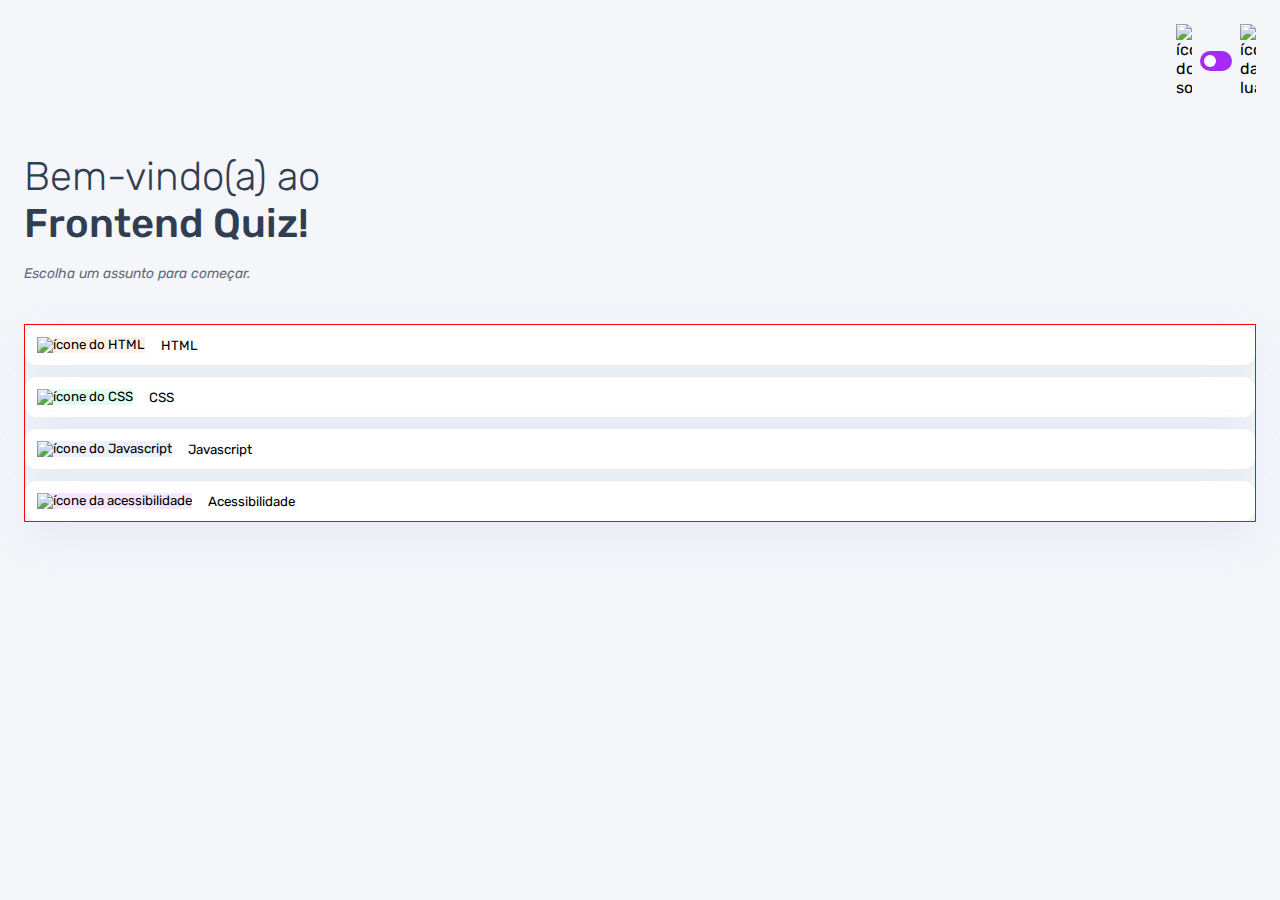
==== index.html @ ce21ded3 "primeira parte da estilização dos botões de assunto" ====
<!DOCTYPE html>
<html lang="pt-BR">
<head>
    <meta charset="UTF-8">
    <meta name="viewport" content="width=device-width, initial-scale=1.0">
    <link rel="preconnect" href="https://fonts.googleapis.com">
    <link rel="preconnect" href="https://fonts.gstatic.com" crossorigin>
    <link href="https://fonts.googleapis.com/css2?family=Rubik:ital,wght@0,300..900;1,300..900&display=swap" rel="stylesheet">
    <link rel="stylesheet" href="style.css">
    <title>Quiz App</title>
</head>
<body>
    <header>
        <div class="tema">
            <img src="./assets/images/icon-sun-dark.svg" alt="ícone do sol">
             <button>
                <div></div>
            </button>
            <img src="./assets/images/icon-moon-dark.svg" alt="ícone da lua">
        </div>
    </header>

    <main>
        <section class="boas_vindas">
            <h1>
                Bem-vindo(a) ao <br> 
                <strong>Frontend Quiz!</strong>
            </h1>

            <p>Escolha um assunto para começar.</p>
        </section>

        <section class="assuntos">
            <button class="botao_html">
                <div>
                    <img src="./assets/images/icon-html.svg" alt="ícone do HTML">
                </div>
                HTML
            </button>

            <button class="botao_css">
                <div>
                    <img src="./assets/images/icon-css.svg" alt="ícone do CSS">
                </div>
                CSS
            </button>

            <button class="botao_javascript">
                <div>
                    <img src="./assets/images/icon-js.svg" alt="ícone do Javascript">
                </div>
                Javascript
            </button>

            <button class="botao_acessibilidade">
                <div>
                    <img src="./assets/images/icon-accessibility.svg" alt="ícone da acessibilidade">
                </div>
                Acessibilidade
            </button>
        </section>
</body>
</html>
---- style.css ----
* {
    margin: 0;
    padding: 0;
    box-sizing: 0;
    font-family: "Rubik", sans-serif;
    -webkit-font-smoothing: antialiased;
}

:root {
    --bg-color: #f4f6fa;
    --purple: #a729f5;
    --primary-text-color: #313e51;
    --secondary-text-color: #626c7f;
    --button-bg: #fff;
    --shadow: 0px 16px 40px 0px rgba(143, 160, 193, 0.14);
    --bg-html: #fff1e9; 
    --bg-css:#e0fdef;
    --bg-javascript: #ebf0ff;
    --bg-acesssibilidade: #f6e7ff;
    --white: #fff;
    --bg-mobile: url(./assets/images/pattern-background-mobile-light.svg);

}
body {
    height: 100svh;
    background: var(--bg-mobile) var(--bg-color);
    background-repeat: no-repeat;
    background-size: cover;
}

header {
    padding: 16px 24px; 
    display: flex;
    justify-content: flex-end;
}

.tema {
    padding: 8px 0;
    display: flex;
    align-items: center;
    gap: 8px;
}

.tema img {
    width:16px;
}

.tema button {
    height: 20px;
    width: 32px;
    background: var(--purple);
    border: 0;
    border-radius: 999px;
    padding: 4px;
}

.tema button div {
    background: var(--white);
    width: 12px;
    height: 12px;
    border-radius: 999px;
} 

main {
    padding: 32px 24px;
}

.boas_vindas {
    margin-bottom: 40px;
}
.boas_vindas h1 {
    font-size: 40px;
    font-weight: 300;
    color: var(--primary-text-color);
    margin-bottom: 16px;
}

.boas_vindas h1 strong {
    font-weight: 500;
}

.boas_vindas p {
    color: var(--secondary-text-color);
    font-size: 14px;
    line-height: 150%;
    font-style: italic;
}

.assuntos {
    border: 1px solid red;

    display: flex;
    flex-direction: column;
    gap: 12px;

}

.assuntos button {
    border: none;
    background: var(--button-bg);
    display: flex;
    align-items: center;
    gap: 16px;
    padding: 12px;
    border-radius: 12px;
    box-shadow: var(--shadow);
}

.botao_html div {
    background: var(--bg-html);
}

.botao_css div {
    background: var(--bg-css);
}

.botao_javascript div {
    background: var(--bg-javascript);
}

.botao_acessibilidade div {
    background: var(--bg-acesssibilidade);
}
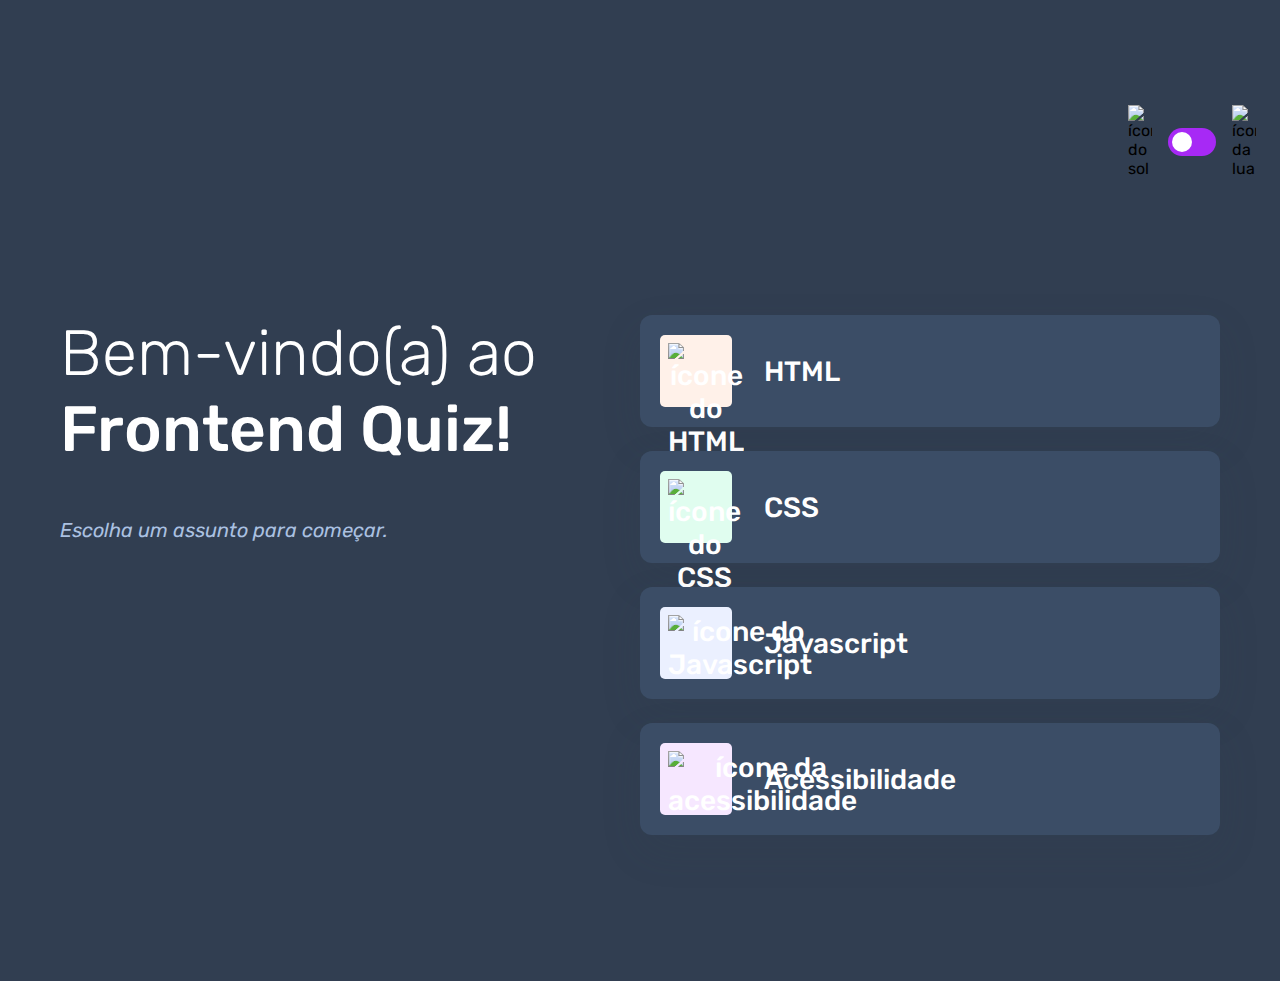
==== commit 5d29f77d: "adaptação das cores para o tema escuro" ====
--- a/index.html
+++ b/index.html
@@ -9,7 +9,7 @@
     <link rel="stylesheet" href="style.css">
     <title>Quiz App</title>
 </head>
-<body>
+<body class="escuro">
     <header>
         <div class="tema">
             <img src="./assets/images/icon-sun-dark.svg" alt="ícone do sol">
--- a/style.css
+++ b/style.css
@@ -19,8 +19,20 @@
     --bg-acesssibilidade: #f6e7ff;
     --white: #fff;
     --bg-mobile: url(./assets/images/pattern-background-mobile-light.svg);
-
-}
+    --bg-desktop: url(./assets/images/pattern-background-desktop-light.svg);
+}
+
+body.escuro {
+    --bg-color: #313e51;
+    --bg-mobile: url(./assets/images/pattern-background-mobile-dark.svg);
+    --bg-desktop: url(./assets/images/pattern-background-desktop-dark.svg);
+    --primary-text-color: #fff;
+    --secondary-text-color: #abc1e1;
+    --button-bg: #3b4d66;
+    --shadow: 0px 16px 40px 0px rgba(49, 62, 81, 0.14);
+
+}
+
 body {
     height: 100svh;
     background: var(--bg-mobile) var(--bg-color);
@@ -87,12 +99,9 @@
 }
 
 .assuntos {
-    border: 1px solid red;
-
     display: flex;
     flex-direction: column;
     gap: 12px;
-
 }
 
 .assuntos button {
@@ -104,6 +113,20 @@
     padding: 12px;
     border-radius: 12px;
     box-shadow: var(--shadow);
+    font-size: 18px;
+    font-weight: 500;
+    color: var(--primary-text-color);
+}
+
+.assuntos button div {
+    width: 40px;
+    height: 40px;
+    padding: 5px;
+    border-radius: 5px;
+}
+
+.assuntos button img {
+    width: 100%;
 }
 
 .botao_html div {
@@ -122,4 +145,67 @@
     background: var(--bg-acesssibilidade);
 }
 
-
+@media(min-width: 1100px) {
+    body {
+        background: var(--bg-desktop) var(--bg-color);
+        background-size: cover;
+        background-repeat: no-repeat;
+    }
+
+    header {
+        margin-block: 81px;
+    }
+
+    .tema {
+        gap: 16px;
+    }
+
+    .tema img {
+        width: 24px;
+    }
+
+    .tema button {
+        width: 48px;
+        height: 28px;
+    }
+
+    .tema button div {
+        width: 20px;
+        height: 20px;
+    }
+
+    main {
+        display: flex;
+        max-width: 1160px;
+        margin-inline: auto;
+    }
+
+    section {
+    width: 100%;
+    }
+
+    .boas_vindas h1 {
+        font-size: 64px;
+        margin-bottom: 48px;
+    }
+
+    .boas_vindas p {
+        font-size: 20px;
+    }
+
+    .assuntos {
+        gap: 24px;
+    }
+
+    .assuntos button {
+        font-size: 28px;
+        padding: 20px;
+        gap: 32px;
+    }
+
+    .assuntos button div {
+        width: 56px;
+        height: 56px;
+        padding: 8px;
+    }
+}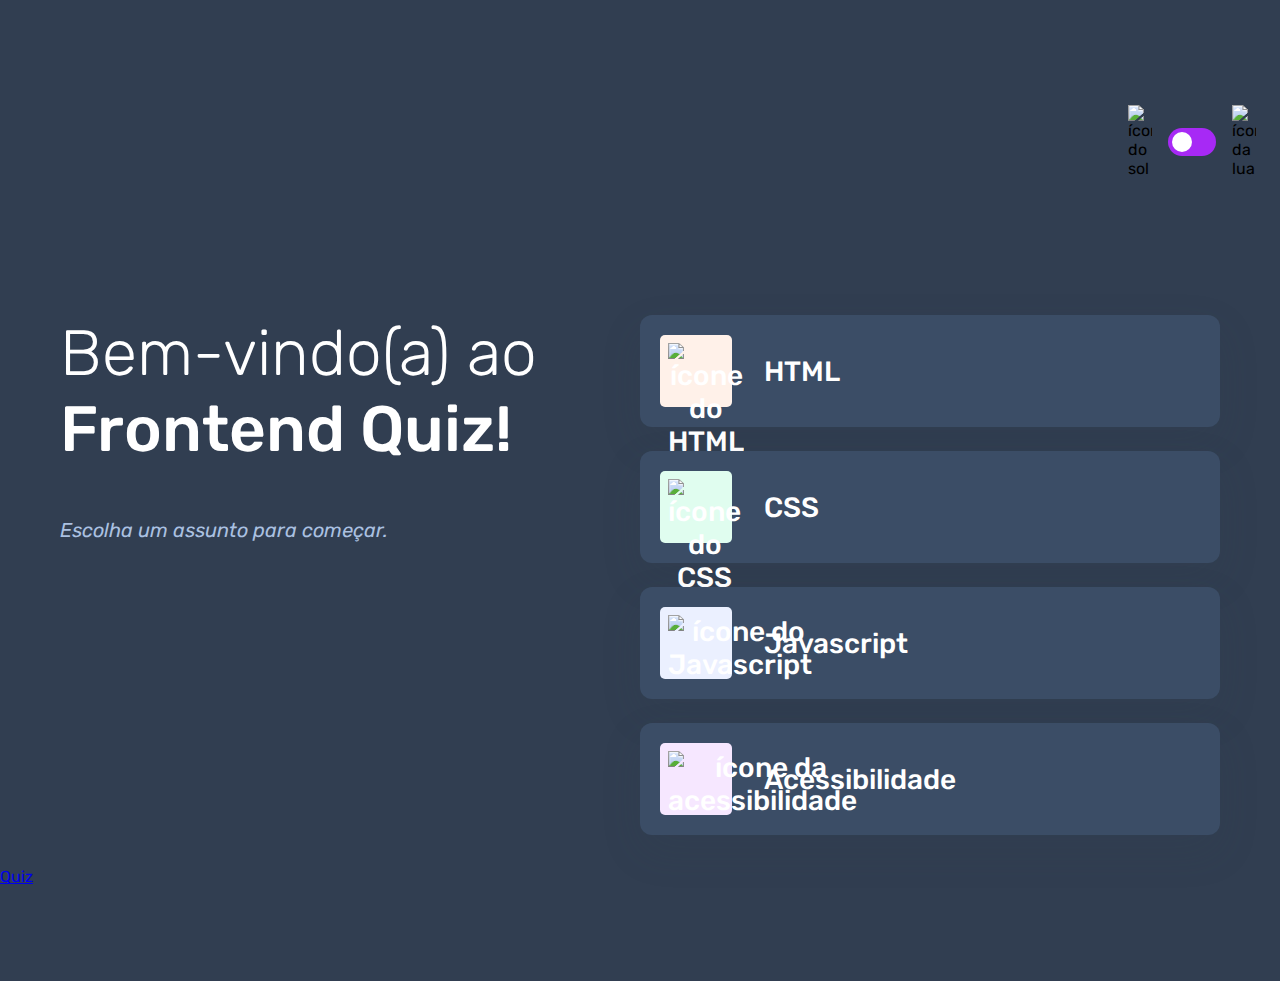
==== commit d328f9d5: "criação da página do quiz" ====
--- a/index.html
+++ b/index.html
@@ -59,5 +59,8 @@
                 Acessibilidade
             </button>
         </section>
+    </main>
+
+    <a href="./pages/quiz/quiz.html">Quiz</a>
 </body>
 </html>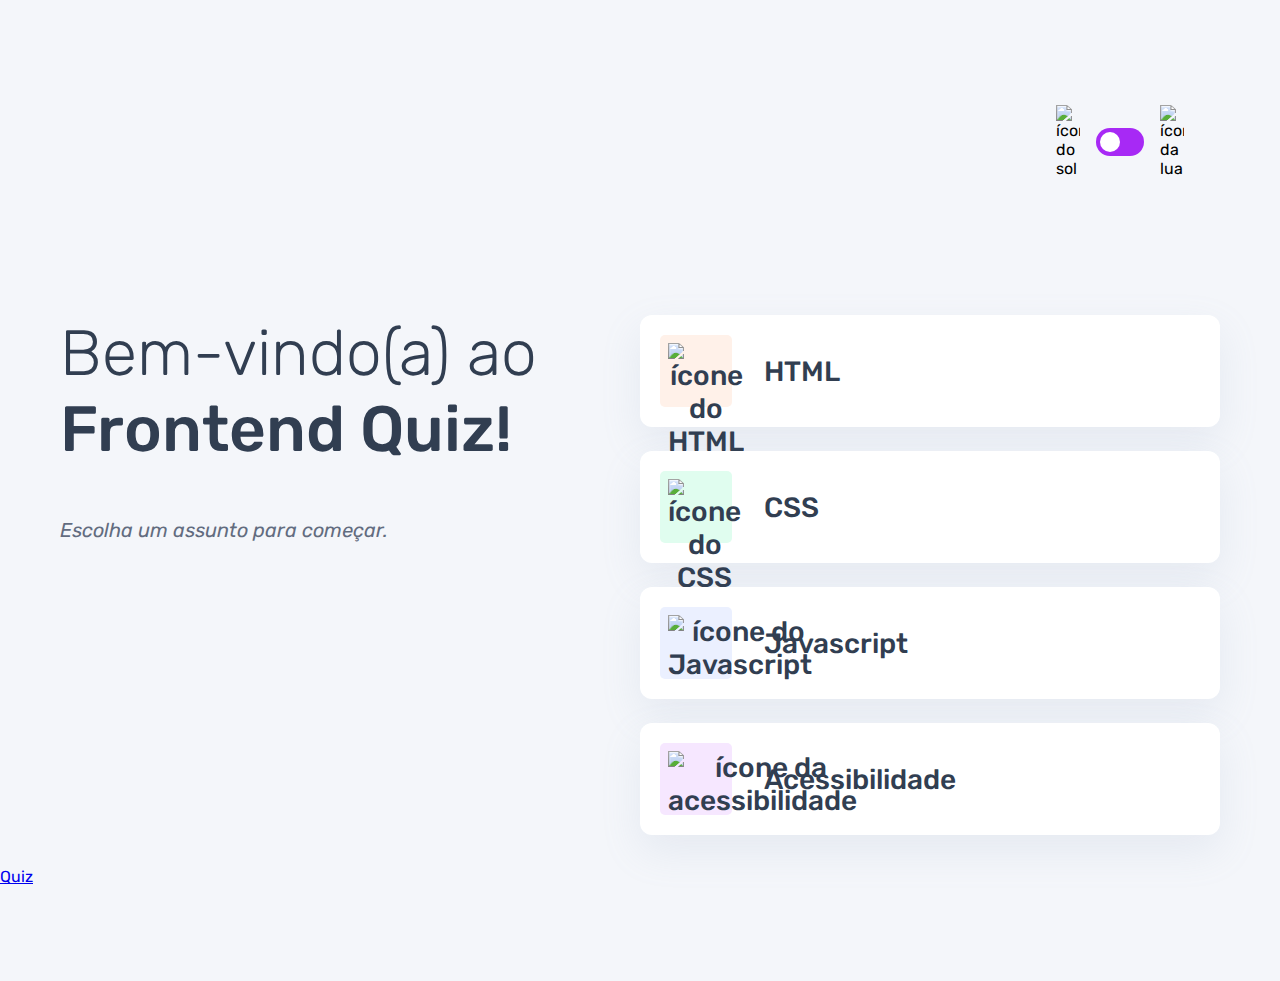
==== commit d6bad0eb: "primeiros ajustes do tema no Javavascript" ====
--- a/index.html
+++ b/index.html
@@ -7,9 +7,10 @@
     <link rel="preconnect" href="https://fonts.gstatic.com" crossorigin>
     <link href="https://fonts.googleapis.com/css2?family=Rubik:ital,wght@0,300..900;1,300..900&display=swap" rel="stylesheet">
     <link rel="stylesheet" href="style.css">
+    <script src="./script.js" defer></script>
     <title>Quiz App</title>
 </head>
-<body class="escuro">
+<body>
     <header>
         <div class="tema">
             <img src="./assets/images/icon-sun-dark.svg" alt="ícone do sol">
--- a/style.css
+++ b/style.css
@@ -30,7 +30,6 @@
     --secondary-text-color: #abc1e1;
     --button-bg: #3b4d66;
     --shadow: 0px 16px 40px 0px rgba(49, 62, 81, 0.14);
-
 }
 
 body {
@@ -44,6 +43,7 @@
     padding: 16px 24px; 
     display: flex;
     justify-content: flex-end;
+    max-width: 1160px;
 }
 
 .tema {
@@ -64,6 +64,7 @@
     border: 0;
     border-radius: 999px;
     padding: 4px;
+    display: flex;
 }
 
 .tema button div {
@@ -80,6 +81,7 @@
 .boas_vindas {
     margin-bottom: 40px;
 }
+
 .boas_vindas h1 {
     font-size: 40px;
     font-weight: 300;
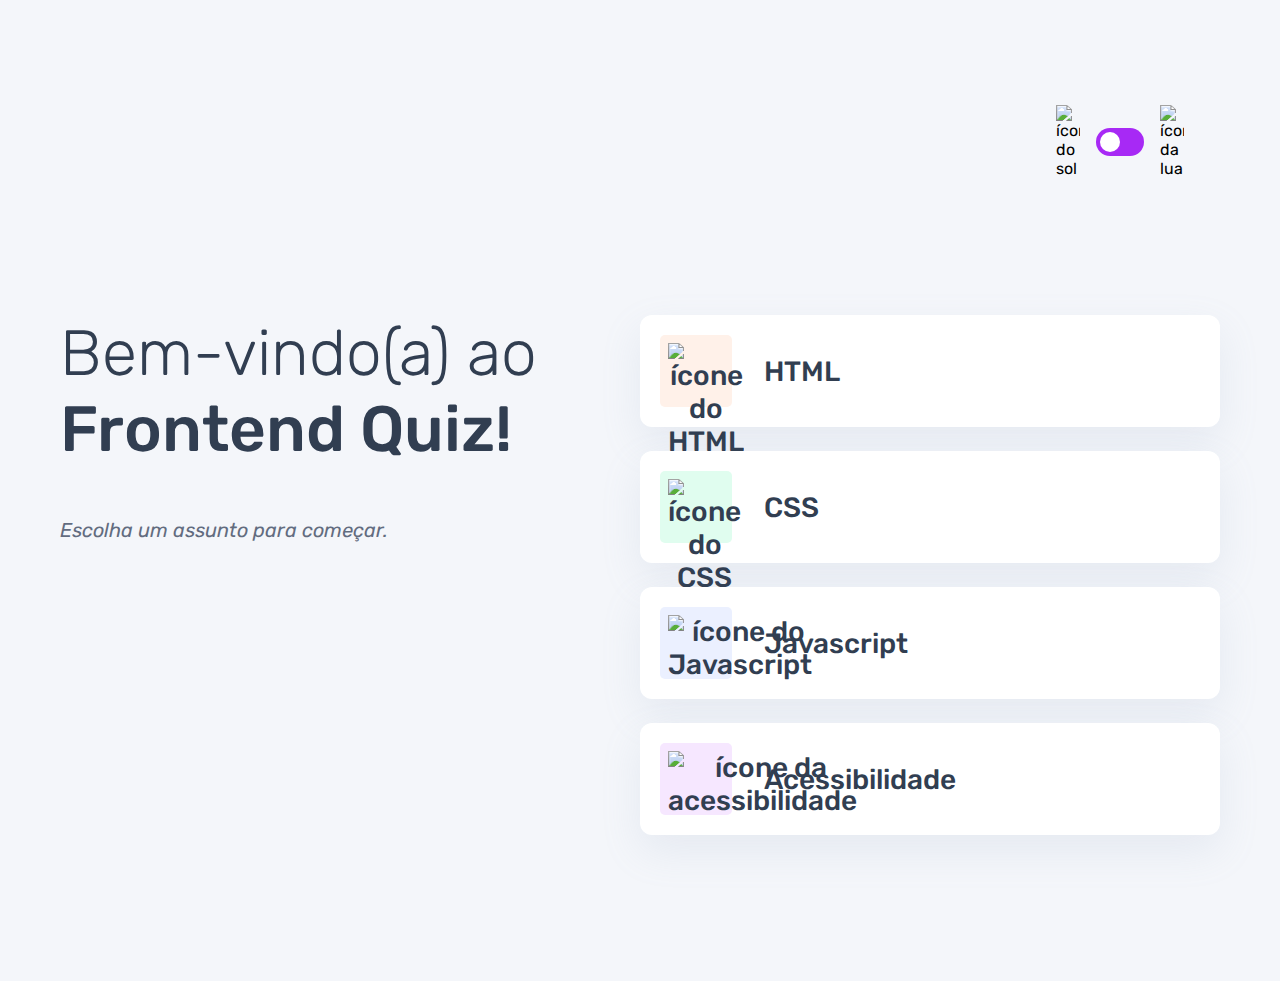
==== commit 9aa7b32a: "adicionada a função para escolher o tema do quiz no index.html" ====
--- a/index.html
+++ b/index.html
@@ -7,7 +7,7 @@
     <link rel="preconnect" href="https://fonts.gstatic.com" crossorigin>
     <link href="https://fonts.googleapis.com/css2?family=Rubik:ital,wght@0,300..900;1,300..900&display=swap" rel="stylesheet">
     <link rel="stylesheet" href="style.css">
-    <script src="./script.js" defer></script>
+    <script src="./script.js" type="module" defer></script>
     <title>Quiz App</title>
 </head>
 <body>
@@ -61,7 +61,5 @@
             </button>
         </section>
     </main>
-
-    <a href="./pages/quiz/quiz.html">Quiz</a>
 </body>
 </html>--- a/style.css
+++ b/style.css
@@ -65,6 +65,7 @@
     border-radius: 999px;
     padding: 4px;
     display: flex;
+    cursor: pointer;
 }
 
 .tema button div {
@@ -118,6 +119,7 @@
     font-size: 18px;
     font-weight: 500;
     color: var(--primary-text-color);
+    cursor: pointer;
 }
 
 .assuntos button div {
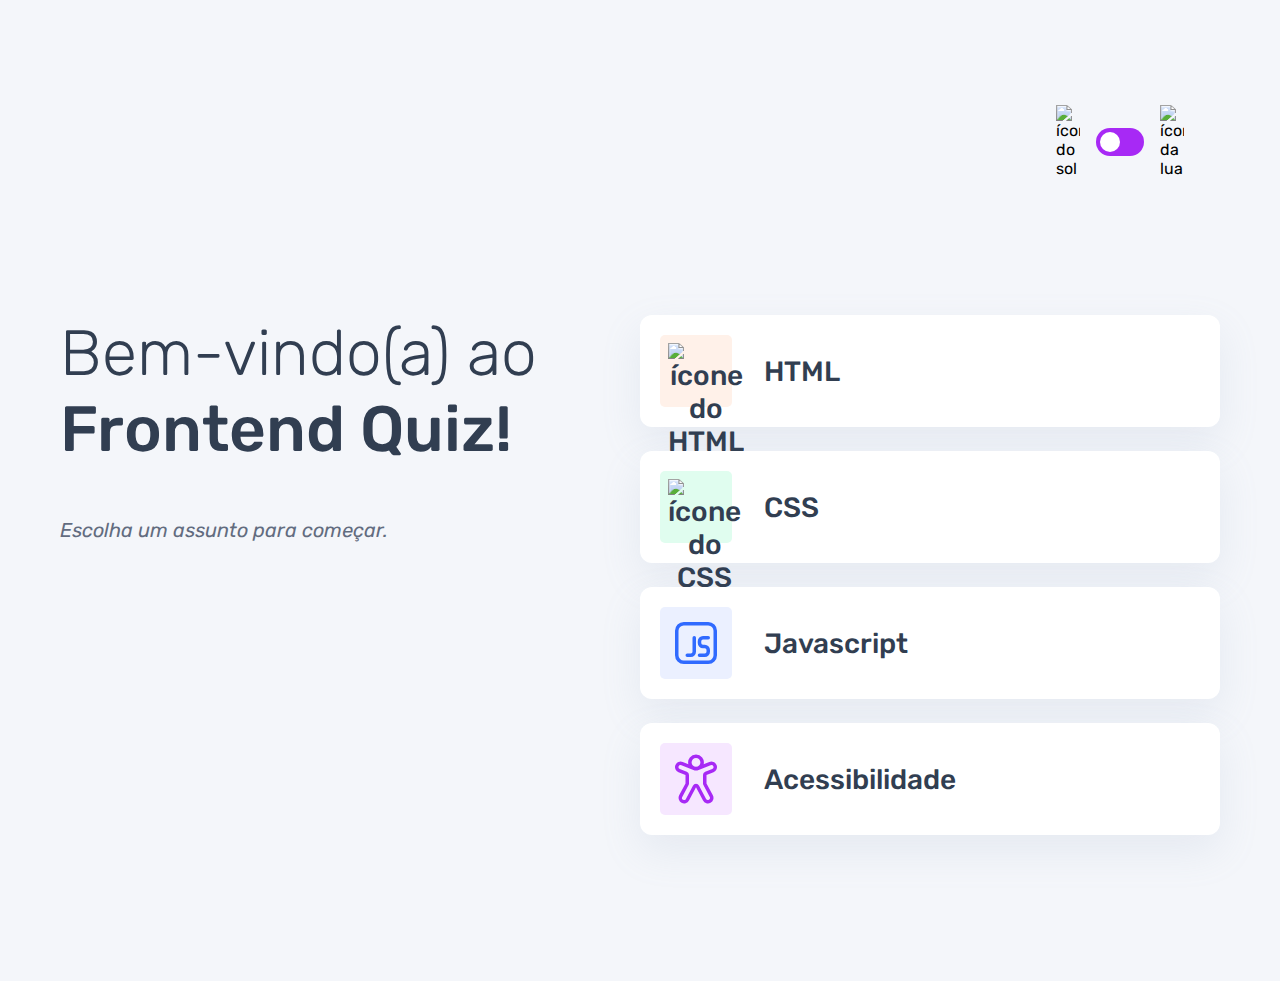
==== commit c3c02fa9: "alteração dinâmica do assunto da página" ====
--- a/index.html
+++ b/index.html
@@ -48,14 +48,14 @@
 
             <button class="botao_javascript">
                 <div>
-                    <img src="./assets/images/icon-js.svg" alt="ícone do Javascript">
+                    <img src="./assets/images/icon-javascript.svg" alt="ícone do Javascript">
                 </div>
                 Javascript
             </button>
 
             <button class="botao_acessibilidade">
                 <div>
-                    <img src="./assets/images/icon-accessibility.svg" alt="ícone da acessibilidade">
+                    <img src="./assets/images/icon-acessibilidade.svg" alt="ícone da acessibilidade">
                 </div>
                 Acessibilidade
             </button>
--- a/style.css
+++ b/style.css
@@ -16,7 +16,7 @@
     --bg-html: #fff1e9; 
     --bg-css:#e0fdef;
     --bg-javascript: #ebf0ff;
-    --bg-acesssibilidade: #f6e7ff;
+    --bg-acessibilidade: #f6e7ff;
     --white: #fff;
     --bg-mobile: url(./assets/images/pattern-background-mobile-light.svg);
     --bg-desktop: url(./assets/images/pattern-background-desktop-light.svg);
@@ -146,7 +146,7 @@
 }
 
 .botao_acessibilidade div {
-    background: var(--bg-acesssibilidade);
+    background: var(--bg-acessibilidade);
 }
 
 @media(min-width: 1100px) {
